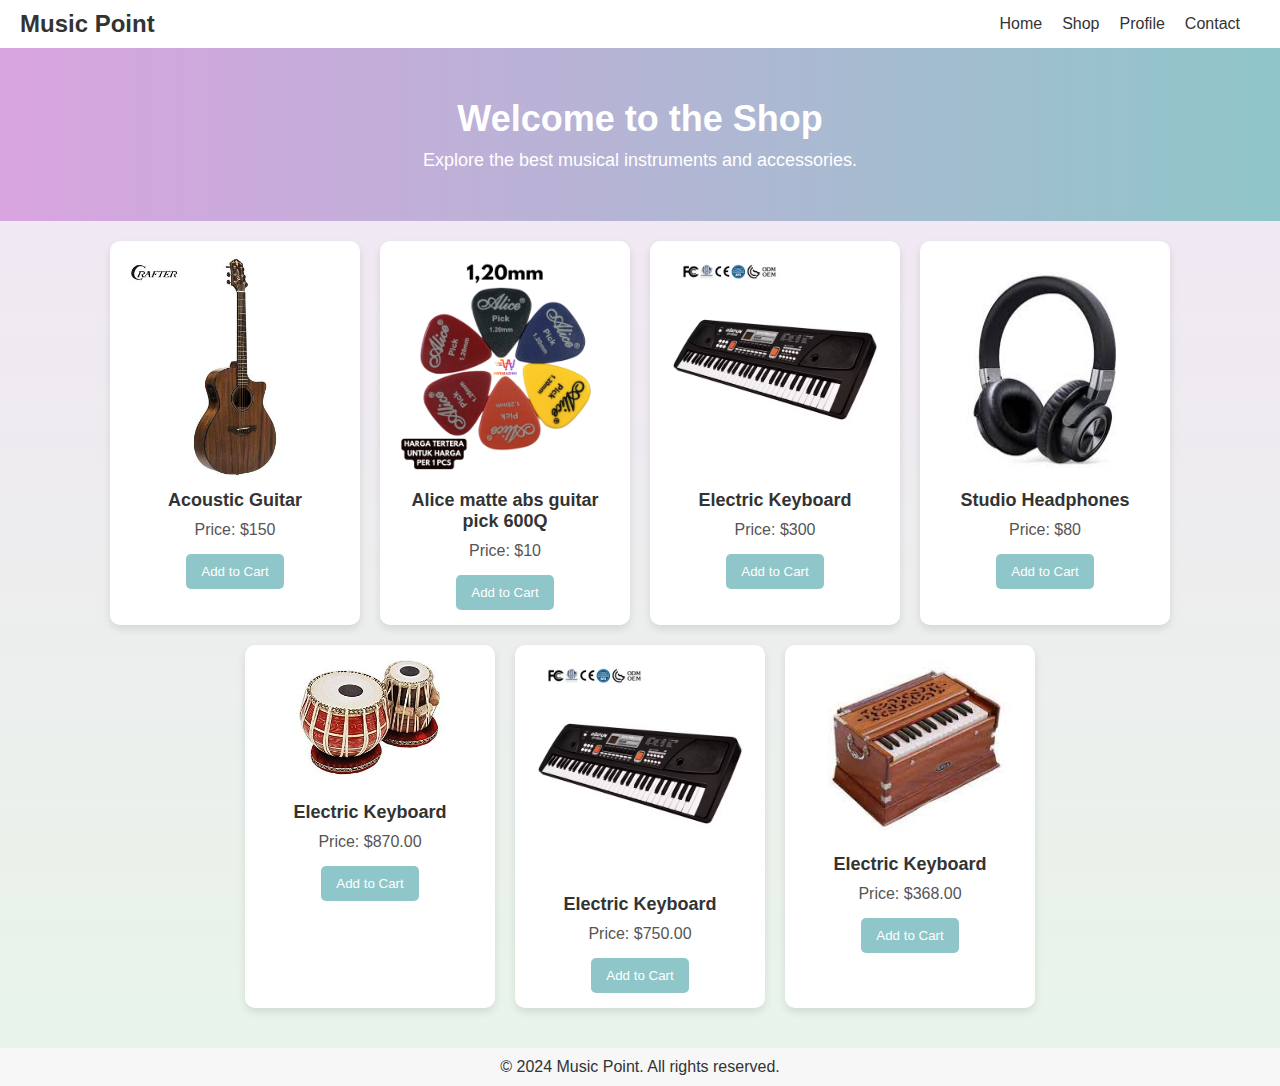
==== shop.html @ cc300fda "first commit" ====
<!DOCTYPE html>
<html lang="en">
<head>
    <meta charset="UTF-8">
    <meta name="viewport" content="width=device-width, initial-scale=1.0">
    <title>Music Point - Shop</title>
    <link rel="stylesheet" href="shop-styles.css">
</head>
<body>
    <header>
        <div class="logo">Music Point</div>
        <nav>
            <ul>
                <li><a href="index.html">Home</a></li>
                <li><a href="shop.html" class="active">Shop</a></li>
                <li><a href="log.html">Profile</a></li>
                <li><a href="contact.html">Contact</a></li>
            </ul>
        </nav>
    </header>
    <main>
        <section class="shop-banner">
            <h1>Welcome to the Shop</h1>
            <p>Explore the best musical instruments and accessories.</p>
        </section>
        <section class="products">
            <div class="product-card">
                <img src="guitar.jpg" alt="Acoustic Guitar">
                <h2>Acoustic Guitar</h2>
                <p>Price: $150</p>
                <button>Add to Cart</button>
            </div>
            <div class="product-card">
                <img src="Alice matte abs guitar pick 600Q.jpg" alt="Acoustic Guitar">
                <h2>Alice matte abs guitar pick 600Q</h2>
                <p>Price: $10</p>
                <button>Add to Cart</button>
            </div>
            
            <div class="product-card">
                <img src="keyboard.jpg" alt="Electric Keyboard">
                <h2>Electric Keyboard</h2>
                <p>Price: $300</p>
                <button>Add to Cart</button>
            </div>
            <div class="product-card">
                <img src="headphones.jpg" alt="Studio Headphones">
                <h2>Studio Headphones</h2>
                <p>Price: $80</p>
                <button>Add to Cart</button>
            </div>
            <div class="product-card">
                <img src="s-l400.jpg" alt="Tabla">
                <h2>Electric Keyboard</h2>
                <p>Price: $870.00</p>
                <button>Add to Cart</button>
            </div>
            <div class="product-card">
                <img src="keyboard.jpg" alt="Electric Keyboard">
                <h2>Electric Keyboard</h2>
                <p>Price: $750.00</p>
                <button>Add to Cart</button>
            </div>
            <div class="product-card">
                <img src="harmonium.jpg" alt="Harmonium">
                <h2>Electric Keyboard</h2>
                <p>Price: $368.00</p>
                <button>Add to Cart</button>
            </div>

        </section>
    </main>
    <footer>
        <p>&copy; 2024 Music Point. All rights reserved.</p>
    </footer>
</body>
</html>
---- shop-styles.css ----
/* Resetting default styles */
* {
    margin: 0;
    padding: 0;
    box-sizing: border-box;
}

body {
    font-family: Arial, sans-serif;
    background: linear-gradient(to bottom, #f3e5f5, #e8f5e9);
    color: #333;
}

header {
    display: flex;
    justify-content: space-between;
    align-items: center;
    padding: 10px 20px;
    background-color: #fff;
}

.logo {
    font-size: 24px;
    font-weight: bold;
}

nav ul {
    display: flex;
    list-style: none;
}

nav ul li {
    margin-right: 20px;
}

nav ul li a {
    text-decoration: none;
    color: #333;
}

nav ul li a:hover {
    color: #8fc6c9;
}

.shop-banner {
    text-align: center;
    padding: 50px;
    background: linear-gradient(to right, #d9a4e0, #8fc6c9);
    color: white;
}

.shop-banner h1 {
    font-size: 36px;
    margin-bottom: 10px;
}

.shop-banner p {
    font-size: 18px;
}

.products {
    display: flex;
    justify-content: center;
    gap: 20px;
    padding: 20px;
    flex-wrap: wrap;
}

.product-card {
    background: white;
    border-radius: 10px;
    box-shadow: 0 4px 8px rgba(0, 0, 0, 0.1);
    padding: 15px;
    text-align: center;
    width: 250px;
}

.product-card img {
    max-width: 100%;
    height: auto;
    border-radius: 10px;
    margin-bottom: 10px;
}

.product-card h2 {
    font-size: 18px;
    margin-bottom: 10px;
}

.product-card p {
    font-size: 16px;
    color: #555;
    margin-bottom: 15px;
}

.product-card button {
    padding: 10px 15px;
    background-color: #8fc6c9;
    color: white;
    border: none;
    border-radius: 5px;
    cursor: pointer;
    transition: background-color 0.3s ease;
}

.product-card button:hover {
    background-color: #555;
}

footer {
    text-align: center;
    padding: 10px;
    background: #f7f7f7;
    margin-top: 20px;
}
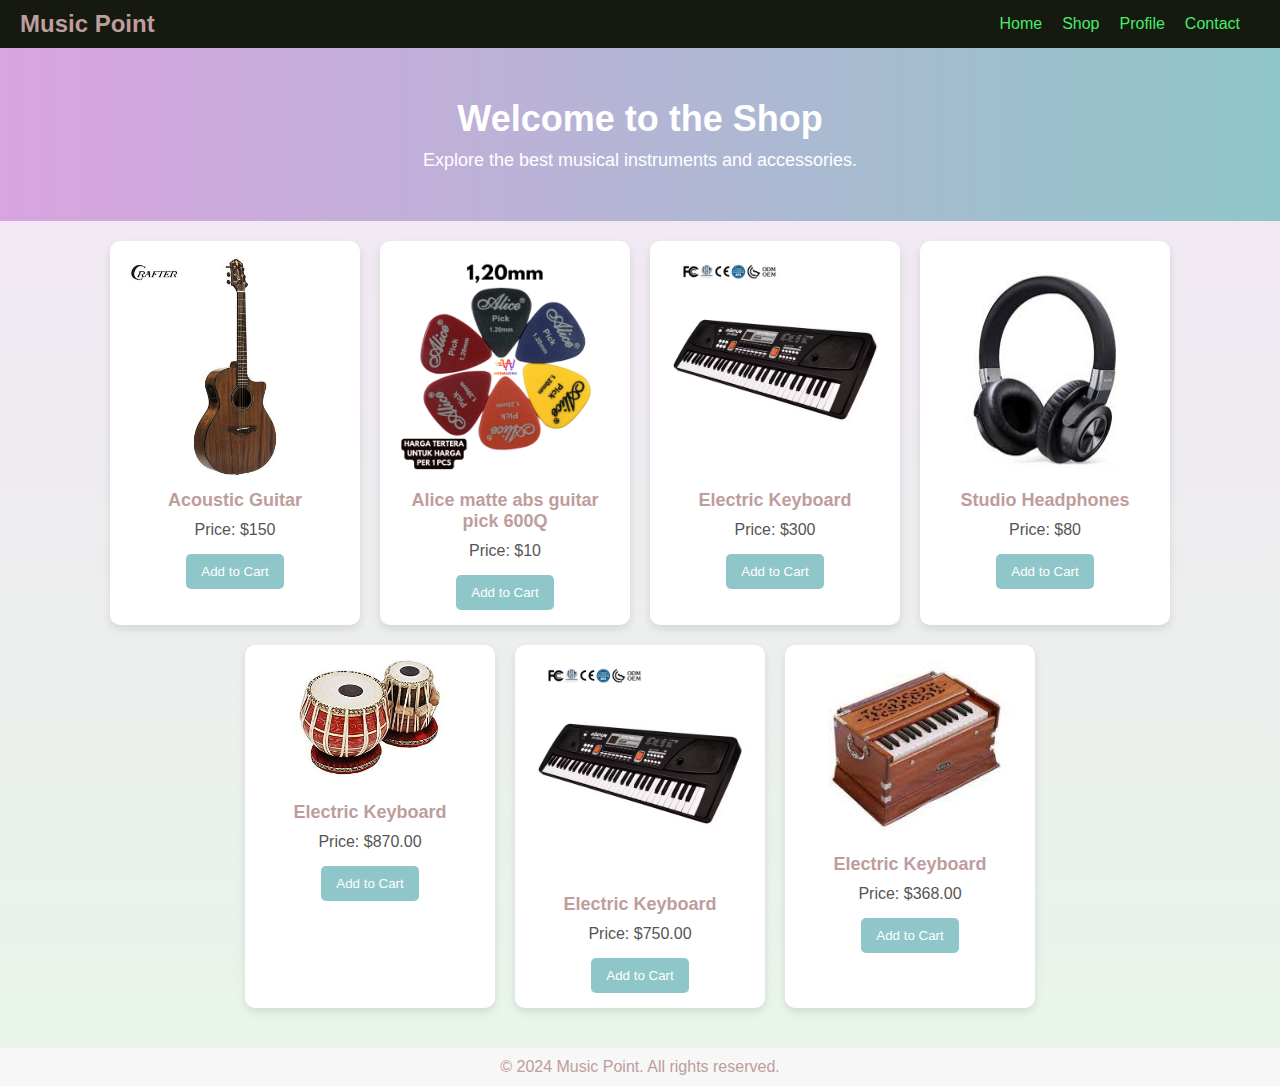
==== commit 4b8226ed: "first commit" ====
--- a/shop.html
+++ b/shop.html
@@ -13,7 +13,7 @@
             <ul>
                 <li><a href="index.html">Home</a></li>
                 <li><a href="shop.html" class="active">Shop</a></li>
-                <li><a href="log.html">Profile</a></li>
+                <li><a href="login-register.html">Profile</a></li>
                 <li><a href="contact.html">Contact</a></li>
             </ul>
         </nav>
--- a/shop-styles.css
+++ b/shop-styles.css
@@ -8,7 +8,7 @@
 body {
     font-family: Arial, sans-serif;
     background: linear-gradient(to bottom, #f3e5f5, #e8f5e9);
-    color: #333;
+    color: #be9d9d;
 }
 
 header {
@@ -16,7 +16,7 @@
     justify-content: space-between;
     align-items: center;
     padding: 10px 20px;
-    background-color: #fff;
+    background-color: #151910;
 }
 
 .logo {
@@ -35,7 +35,7 @@
 
 nav ul li a {
     text-decoration: none;
-    color: #333;
+    color: #47eb68;
 }
 
 nav ul li a:hover {
